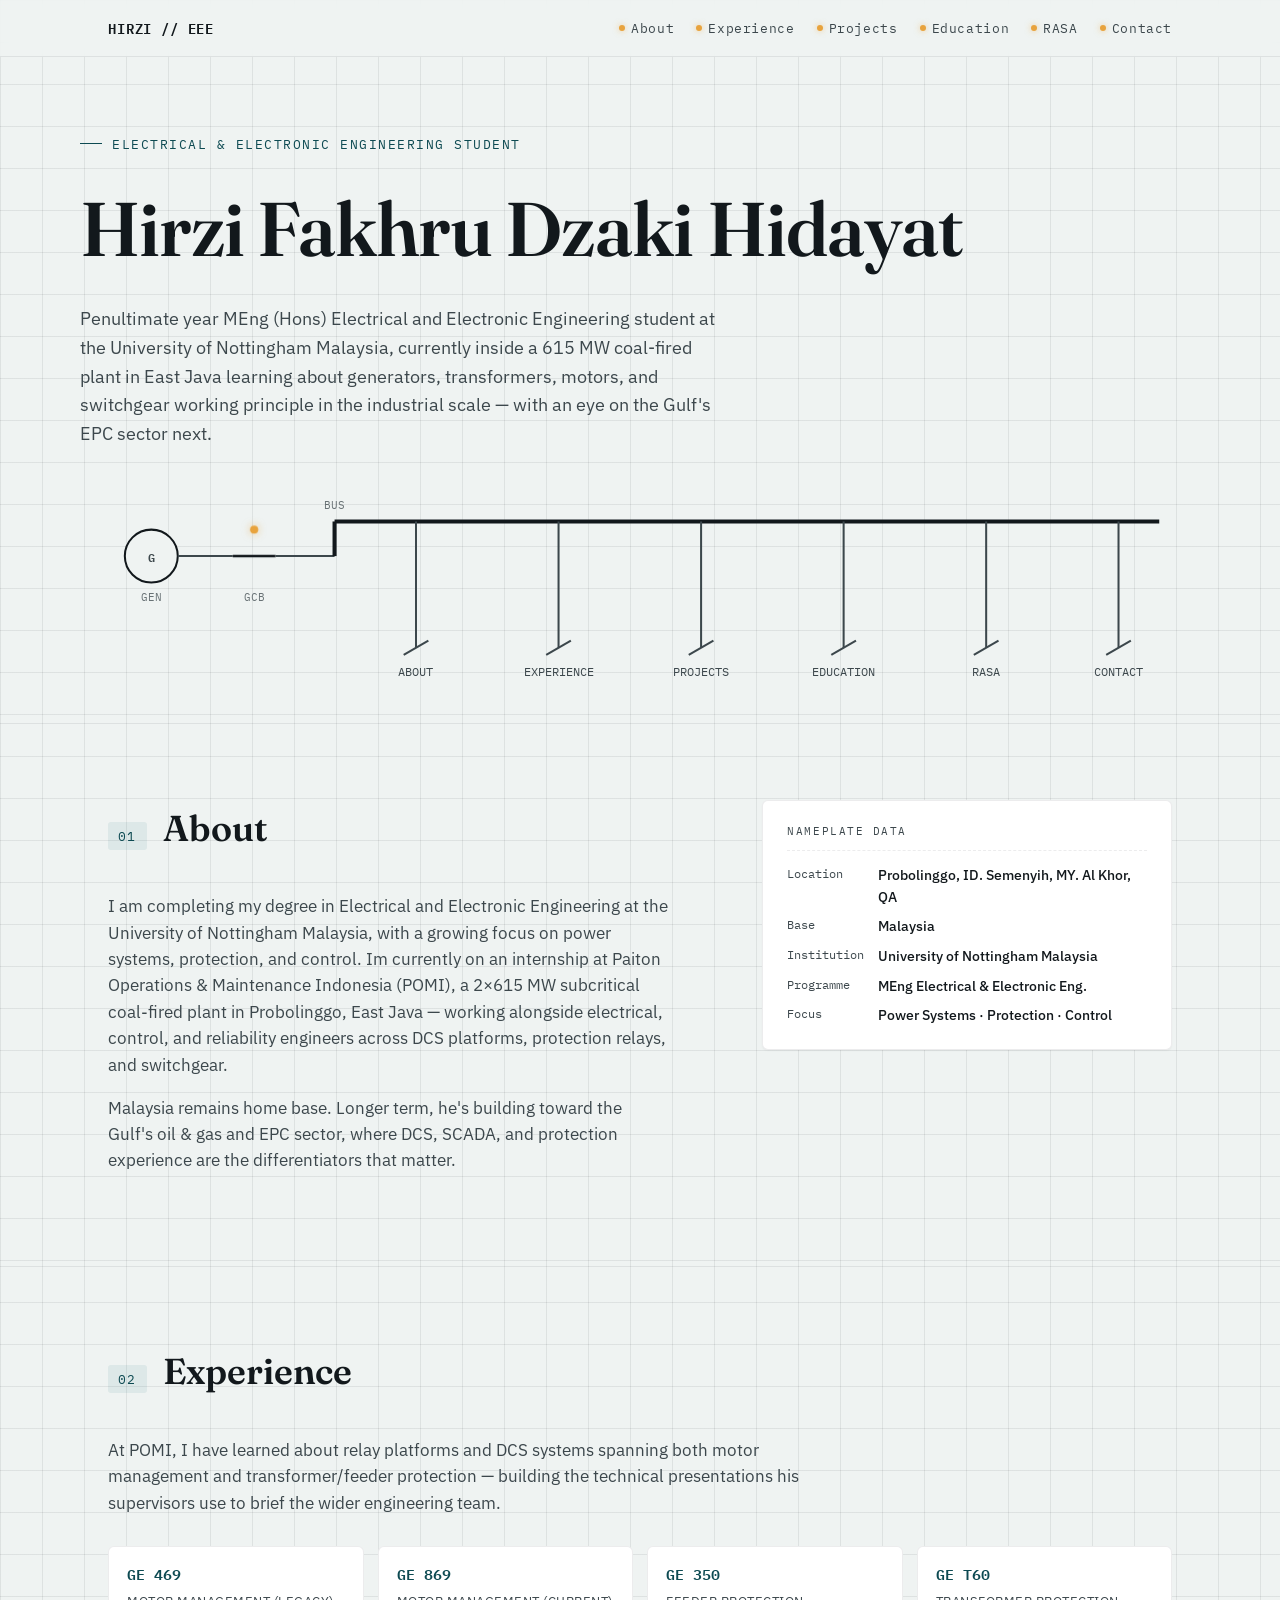
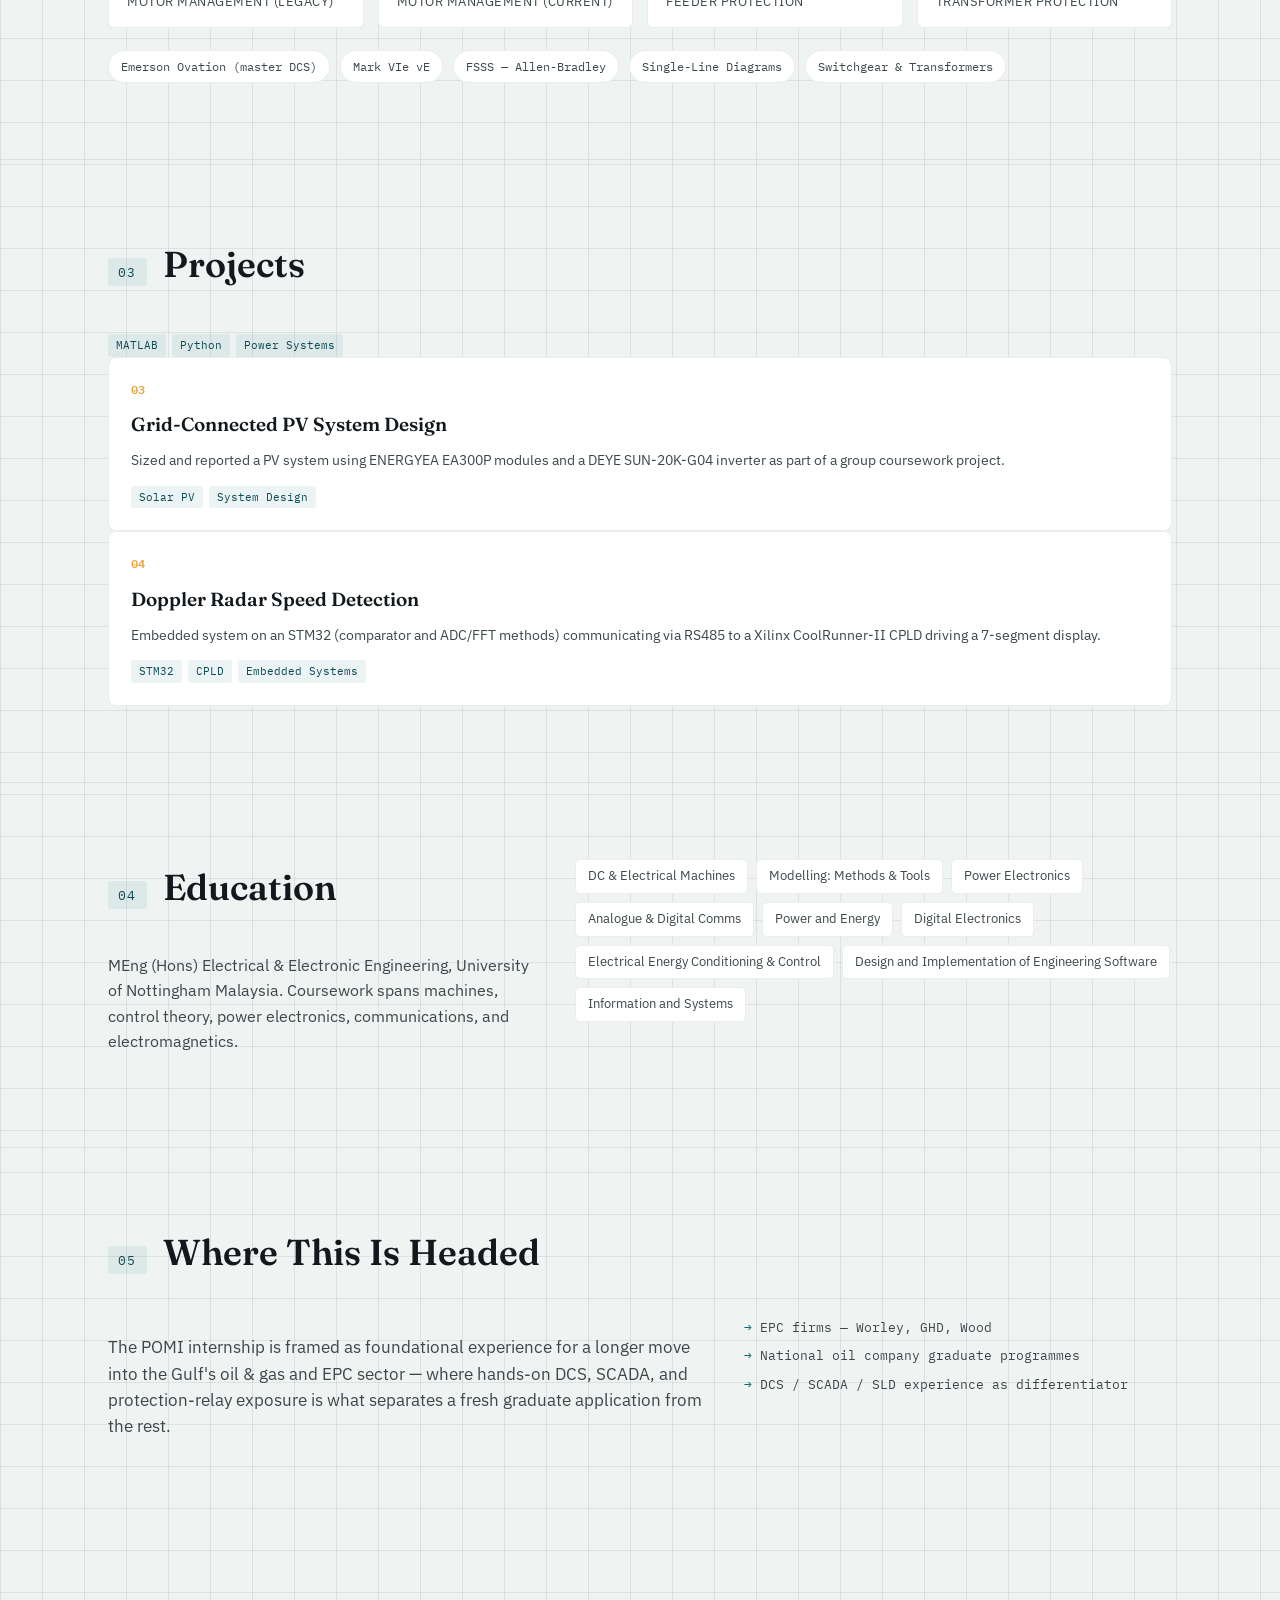
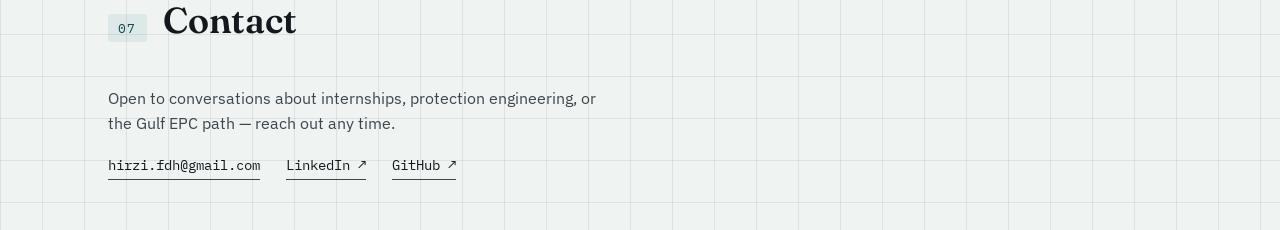
==== website.html @ c8a6cbc0 "Update and rename index.html to website.html" ====
<!DOCTYPE html>
<html lang="en">
<head>
<meta charset="UTF-8" />
<meta name="viewport" content="width=device-width, initial-scale=1.0" />
<title>Hirzi — Electrical &amp; Protection Engineer</title>
<link rel="preconnect" href="https://fonts.googleapis.com">
<link rel="preconnect" href="https://fonts.gstatic.com" crossorigin>
<link href="https://fonts.googleapis.com/css2?family=Fraunces:opsz,wght@9..144,400;9..144,500;9..144,600;9..144,700&family=IBM+Plex+Mono:wght@400;500;600&family=IBM+Plex+Sans:wght@400;500;600&display=swap" rel="stylesheet">
<style>
  :root{
    --paper:#EFF3F2;
    --paper-line: rgba(18,24,28,0.08);
    --ink:#12181C;
    --ink-soft:#3C474C;
    --teal:#146670;
    --teal-deep:#0D4A52;
    --amber:#E8A33D;
    --amber-glow: rgba(232,163,61,0.55);
    --plum:#6E4C5D;
    --plum-soft:#8A6577;
    --card-bg:#FFFFFF;
    --max-w: 1120px;
  }

  *{ box-sizing:border-box; }
  html{ scroll-behavior:smooth; }
  @media (prefers-reduced-motion: reduce){
    html{ scroll-behavior:auto; }
    *{ animation-duration:0.01ms !important; animation-iteration-count:1 !important; transition-duration:0.01ms !important; }
  }

  body{
    margin:0;
    background:var(--paper);
    color:var(--ink);
    font-family:'IBM Plex Sans', sans-serif;
    font-size:16px;
    line-height:1.6;
    background-image:
      linear-gradient(var(--paper-line) 1px, transparent 1px),
      linear-gradient(90deg, var(--paper-line) 1px, transparent 1px);
    background-size: 42px 42px;
  }

  a{ color:inherit; }
  h1,h2,h3{ font-family:'Fraunces', serif; margin:0; }
  .mono{ font-family:'IBM Plex Mono', monospace; }

  .wrap{ max-width:var(--max-w); margin:0 auto; padding:0 28px; }

  /* ---------- Skip link ---------- */
  .skip-link{
    position:absolute; left:-999px; top:0; background:var(--ink); color:#fff;
    padding:10px 16px; z-index:100; border-radius:0 0 6px 0;
  }
  .skip-link:focus{ left:0; }

  a:focus-visible, button:focus-visible{
    outline:3px solid var(--amber); outline-offset:3px;
  }

  /* ---------- Sticky nav ---------- */
  .nav{
    position:sticky; top:0; z-index:50;
    background:rgba(239,243,242,0.9); backdrop-filter:blur(6px);
    border-bottom:1px solid var(--paper-line);
  }
  .nav .wrap{ display:flex; align-items:center; justify-content:space-between; height:56px; }
  .nav .brand{ font-family:'IBM Plex Mono', monospace; font-weight:600; font-size:14px; letter-spacing:.06em; }
  .nav ul{ list-style:none; display:flex; gap:22px; margin:0; padding:0; }
  .nav a{ text-decoration:none; font-family:'IBM Plex Mono', monospace; font-size:12.5px; letter-spacing:.05em; color:var(--ink-soft); display:flex; align-items:center; gap:6px; }
  .nav a:hover{ color:var(--teal); }
  .status-dot{ width:6px; height:6px; border-radius:50%; background:var(--amber); box-shadow:0 0 6px var(--amber-glow); flex:none; }
  .nav-toggle{ display:none; }

  /* ---------- Hero ---------- */
  .hero{ padding:64px 0 24px; }
  .hero .eyebrow{
    font-family:'IBM Plex Mono', monospace; font-size:12.5px; letter-spacing:.12em;
    color:var(--teal-deep); text-transform:uppercase; margin-bottom:14px; display:flex; align-items:center; gap:10px;
  }
  .hero .eyebrow::before{ content:""; width:22px; height:1px; background:var(--teal-deep); display:inline-block; }
  .hero h1{ font-size:clamp(40px, 7vw, 76px); font-weight:600; letter-spacing:-0.01em; color:var(--ink); }
  .hero h1 em{ font-style:normal; color:var(--teal); }
  .hero .tagline{ margin-top:16px; max-width:640px; font-size:18px; color:var(--ink-soft); }

  /* ---------- SLD signature diagram ---------- */
  .sld{ margin-top:46px; }
  .sld svg{ width:100%; height:auto; display:block; overflow:visible; }
  .sld-line{ stroke:var(--ink-soft); stroke-width:2; }
  .sld-bus{ stroke:var(--ink); stroke-width:4; }
  .sld-node-circle{ fill:var(--paper); stroke:var(--ink); stroke-width:2; }
  .sld-label{ font-family:'IBM Plex Mono', monospace; font-size:12px; fill:var(--ink-soft); text-anchor:middle; }
  .sld-caption{ font-family:'IBM Plex Mono', monospace; font-size:10.5px; fill:var(--ink-soft); text-anchor:middle; opacity:.75;}
  .status-light{ fill:var(--amber); filter:drop-shadow(0 0 4px var(--amber-glow)); opacity:0; animation:glow-in .6s ease-out .9s forwards; }
  @keyframes glow-in{ to{ opacity:1; } }
  .breaker-blade{ stroke:var(--ink); stroke-width:2.5; transform-origin: var(--pivotx) var(--pivoty);
    animation: close-breaker 1s ease-in-out .3s both; }
  @keyframes close-breaker{
    0%{ transform: rotate(-38deg); }
    100%{ transform: rotate(0deg); }
  }
  .feeder-group{ cursor:pointer; }
  .feeder-group .sld-line, .feeder-group .sld-node-circle{ transition: stroke .2s ease; }
  .feeder-group:hover .sld-line, .feeder-group:hover .sld-node-circle{ stroke:var(--teal); }
  .feeder-group:hover .sld-label{ fill:var(--teal); }
  .feeder-group:focus-visible{ outline:3px solid var(--amber); outline-offset:4px; }

  /* ---------- Section shell ---------- */
  section{ padding:76px 0; border-top:1px solid var(--paper-line); }
  .section-head{ display:flex; align-items:baseline; gap:16px; margin-bottom:36px; flex-wrap:wrap; }
  .section-tag{ font-family:'IBM Plex Mono', monospace; font-size:12.5px; letter-spacing:.1em; color:var(--teal-deep); background:rgba(20,102,112,0.08); padding:4px 10px; border-radius:3px; }
  .section-head h2{ font-size:clamp(26px,3.6vw,36px); font-weight:600; }

  /* ---------- About ---------- */
  .about-grid{ display:grid; grid-template-columns: 1.5fr 1fr; gap:40px; align-items:start; }
  .about-grid p{ color:var(--ink-soft); font-size:16.5px; max-width:56ch; }
  .nameplate{
    background:var(--card-bg); border:1px solid var(--paper-line); border-radius:6px;
    padding:22px 24px; box-shadow: 0 1px 2px rgba(18,24,28,0.04);
  }
  .nameplate .title{ font-family:'IBM Plex Mono', monospace; font-size:11px; letter-spacing:.14em; color:var(--ink-soft); text-transform:uppercase; margin-bottom:14px; border-bottom:1px dashed var(--paper-line); padding-bottom:10px; }
  .nameplate dl{ margin:0; display:grid; grid-template-columns: auto 1fr; gap:8px 14px; }
  .nameplate dt{ font-family:'IBM Plex Mono', monospace; font-size:11.5px; color:var(--ink-soft); white-space:nowrap; }
  .nameplate dd{ margin:0; font-size:13.5px; font-weight:500; }

  /* ---------- Experience ---------- */
  .exp-intro{ color:var(--ink-soft); max-width:70ch; margin-bottom:30px; font-size:16.5px; }
  .relay-row{ display:grid; grid-template-columns:repeat(auto-fit, minmax(190px,1fr)); gap:14px; margin-bottom:14px; }
  .relay-card{
    background:var(--card-bg); border:1px solid var(--paper-line); border-radius:6px; padding:16px 18px;
  }
  .relay-card .model{ font-family:'IBM Plex Mono', monospace; font-weight:600; font-size:15px; color:var(--teal-deep); }
  .relay-card .role{ font-size:12.5px; color:var(--ink-soft); margin-top:4px; text-transform:uppercase; letter-spacing:.04em; }
  .dcs-row{ display:flex; flex-wrap:wrap; gap:10px; margin-top:22px; }
  .pill{ font-family:'IBM Plex Mono', monospace; font-size:12px; padding:6px 12px; border-radius:20px; border:1px solid var(--paper-line); color:var(--ink-soft); background:var(--card-bg); }

  /* ---------- Projects ---------- */
  .project-grid{ display:grid; grid-template-columns:repeat(auto-fit, minmax(240px,1fr)); gap:20px; }
  .project-card{ background:var(--card-bg); border:1px solid var(--paper-line); border-radius:8px; padding:22px; display:flex; flex-direction:column; gap:10px; }
  .project-card .num{ font-family:'IBM Plex Mono', monospace; font-size:12px; color:var(--amber); font-weight:600; }
  .project-card h3{ font-size:19px; font-weight:600; }
  .project-card p{ font-size:14px; color:var(--ink-soft); margin:0; }
  .project-tags{ display:flex; flex-wrap:wrap; gap:6px; margin-top:4px; }
  .tag-sm{ font-family:'IBM Plex Mono', monospace; font-size:10.5px; color:var(--teal-deep); background:rgba(20,102,112,0.08); padding:3px 8px; border-radius:3px; }

  /* ---------- Education ---------- */
  .edu-block{ display:grid; grid-template-columns:1fr 1.4fr; gap:40px; align-items:start; }
  .module-cloud{ display:flex; flex-wrap:wrap; gap:8px; }
  .module-pill{ font-size:13px; padding:6px 12px; border-radius:5px; background:var(--card-bg); border:1px solid var(--paper-line); color:var(--ink-soft); }

  /* ---------- Career ---------- */
  .career{ display:flex; gap:36px; flex-wrap:wrap; align-items:flex-start; }
  .career p{ max-width:60ch; color:var(--ink-soft); font-size:16.5px; }
  .career-list{ list-style:none; padding:0; margin:0; display:flex; flex-direction:column; gap:8px; font-family:'IBM Plex Mono', monospace; font-size:13px; color:var(--ink-soft); }
  .career-list li::before{ content:"→ "; color:var(--teal); }

  /* ---------- RASA (creative venture) ---------- */
  #rasa{
    background: linear-gradient(180deg, rgba(110,76,93,0.06), rgba(110,76,93,0.02));
  }
  .rasa-head{ display:flex; align-items:baseline; gap:16px; flex-wrap:wrap; margin-bottom:10px; }
  .rasa-tag{ font-family:'IBM Plex Mono', monospace; font-size:12.5px; letter-spacing:.1em; color:var(--plum); background:rgba(110,76,93,0.1); padding:4px 10px; border-radius:3px; }
  #rasa h2{ color:var(--plum); }
  .rasa-line{ font-family:'Fraunces', serif; font-style:italic; font-size:22px; color:var(--plum-soft); margin:6px 0 22px; }
  .rasa-desc{ max-width:65ch; color:var(--ink-soft); font-size:16.5px; margin-bottom:32px; }
  .scent-grid{ display:grid; grid-template-columns:repeat(auto-fit, minmax(180px,1fr)); gap:16px; }
  .scent-card{ background:var(--card-bg); border:1px solid rgba(110,76,93,0.18); border-radius:8px; padding:20px; }
  .scent-card .name{ font-family:'Fraunces', serif; font-size:20px; font-weight:600; color:var(--plum); }
  .scent-card .origin{ font-family:'IBM Plex Mono', monospace; font-size:10.5px; color:var(--ink-soft); text-transform:uppercase; letter-spacing:.06em; margin:6px 0 8px; }
  .scent-card .meaning{ font-size:13.5px; color:var(--ink-soft); }

  /* ---------- Contact / Footer ---------- */
  footer{ padding:60px 0 50px; }
  .contact-row{ display:flex; gap:26px; flex-wrap:wrap; margin-top:18px; }
  .contact-row a{ font-family:'IBM Plex Mono', monospace; font-size:13.5px; text-decoration:none; border-bottom:1px solid var(--ink-soft); padding-bottom:2px; }
  .contact-row a:hover{ border-color:var(--teal); color:var(--teal); }
  .fine-print{ margin-top:40px; font-size:12px; color:var(--ink-soft); opacity:.7; }

  /* ---------- Responsive ---------- */
  @media (max-width: 760px){
    .nav ul{ gap:14px; }
    .nav a span.label{ display:none; }
    .about-grid, .edu-block{ grid-template-columns:1fr; }
    section{ padding:56px 0; }
  }
  @media (max-width: 560px){
    .nav ul{ display:none; }
  }
</style>
</head>
<body>
<a class="skip-link" href="#main">Skip to content</a>

<nav class="nav" aria-label="Primary">
  <div class="wrap">
    <span class="brand">HIRZI // EEE</span>
    <ul>
      <li><a href="#about"><span class="status-dot"></span><span class="label">About</span></a></li>
      <li><a href="#experience"><span class="status-dot"></span><span class="label">Experience</span></a></li>
      <li><a href="#projects"><span class="status-dot"></span><span class="label">Projects</span></a></li>
      <li><a href="#education"><span class="status-dot"></span><span class="label">Education</span></a></li>
      <li><a href="#rasa"><span class="status-dot"></span><span class="label">RASA</span></a></li>
      <li><a href="#contact"><span class="status-dot"></span><span class="label">Contact</span></a></li>
    </ul>
  </div>
</nav>

<main id="main">

  <header class="hero wrap">
    <p class="eyebrow">Electrical &amp; Electronic Engineering Student </p>
    <h1>Hirzi Fakhru Dzaki Hidayat</em></h1>
    <p class="tagline">Penultimate year MEng (Hons) Electrical and Electronic Engineering student at the University of Nottingham Malaysia, currently inside a 615 MW coal-fired plant in East Java learning about generators, transformers, motors, and switchgear working principle in the industrial scale — with an eye on the Gulf's EPC sector next.</p>

    <div class="sld" aria-hidden="false">
      <svg viewBox="0 0 1100 200" role="img" aria-label="Single-line diagram used as site navigation: Generator, Breaker, Bus, feeding six labeled sections">
        <!-- Generator -->
        <circle class="sld-node-circle" cx="70" cy="60" r="26"/>
        <text x="70" y="66" class="sld-label" style="font-weight:600;">G</text>
        <text x="70" y="104" class="sld-caption">GEN</text>
        <line class="sld-line" x1="96" y1="60" x2="150" y2="60"/>

        <!-- GCB breaker -->
        <g style="--pivotx:170px; --pivoty:60px;">
          <line class="sld-line breaker-blade" x1="150" y1="60" x2="192" y2="60"/>
        </g>
        <circle class="status-light" cx="171" cy="34" r="4"/>
        <text x="171" y="104" class="sld-caption">GCB</text>
        <line class="sld-line" x1="192" y1="60" x2="250" y2="60"/>

        <!-- vertical riser to bus -->
        <line class="sld-bus" x1="250" y1="60" x2="250" y2="26"/>
        <line class="sld-bus" x1="250" y1="26" x2="1060" y2="26"/>
        <text x="250" y="14" class="sld-caption" text-anchor="start">BUS</text>

        <!-- Feeders -->
        <!-- positions along bus for 6 feeders -->
        <g class="feeder-group" data-target="#about" tabindex="0" role="link" aria-label="Go to About section">
          <line class="sld-line" x1="330" y1="26" x2="330" y2="150"/>
          <line class="sld-line" x1="316" y1="150" x2="344" y2="150" transform="rotate(-30 330 150)"/>
          <text x="330" y="178" class="sld-label">ABOUT</text>
        </g>
        <g class="feeder-group" data-target="#experience" tabindex="0" role="link" aria-label="Go to Experience section">
          <line class="sld-line" x1="470" y1="26" x2="470" y2="150"/>
          <line class="sld-line" x1="456" y1="150" x2="484" y2="150" transform="rotate(-30 470 150)"/>
          <text x="470" y="178" class="sld-label">EXPERIENCE</text>
        </g>
        <g class="feeder-group" data-target="#projects" tabindex="0" role="link" aria-label="Go to Projects section">
          <line class="sld-line" x1="610" y1="26" x2="610" y2="150"/>
          <line class="sld-line" x1="596" y1="150" x2="624" y2="150" transform="rotate(-30 610 150)"/>
          <text x="610" y="178" class="sld-label">PROJECTS</text>
        </g>
        <g class="feeder-group" data-target="#education" tabindex="0" role="link" aria-label="Go to Education section">
          <line class="sld-line" x1="750" y1="26" x2="750" y2="150"/>
          <line class="sld-line" x1="736" y1="150" x2="764" y2="150" transform="rotate(-30 750 150)"/>
          <text x="750" y="178" class="sld-label">EDUCATION</text>
        </g>
        <g class="feeder-group" data-target="#rasa" tabindex="0" role="link" aria-label="Go to RASA section">
          <line class="sld-line" x1="890" y1="26" x2="890" y2="150"/>
          <line class="sld-line" x1="876" y1="150" x2="904" y2="150" transform="rotate(-30 890 150)"/>
          <text x="890" y="178" class="sld-label">RASA</text>
        </g>
        <g class="feeder-group" data-target="#contact" tabindex="0" role="link" aria-label="Go to Contact section">
          <line class="sld-line" x1="1020" y1="26" x2="1020" y2="150"/>
          <line class="sld-line" x1="1006" y1="150" x2="1034" y2="150" transform="rotate(-30 1020 150)"/>
          <text x="1020" y="178" class="sld-label">CONTACT</text>
        </g>
      </svg>
    </div>
  </header>

  <section id="about">
    <div class="wrap about-grid">
      <div>
        <div class="section-head"><span class="section-tag">01</span><h2>About</h2></div>
        <p>I am completing my degree in Electrical and Electronic Engineering at the University of Nottingham Malaysia, with a growing focus on power systems, protection, and control. Im currently on an internship at Paiton Operations &amp; Maintenance Indonesia (POMI), a 2×615 MW subcritical coal-fired plant in Probolinggo, East Java — working alongside electrical, control, and reliability engineers across DCS platforms, protection relays, and switchgear.</p>
        <p>Malaysia remains home base. Longer term, he's building toward the Gulf's oil &amp; gas and EPC sector, where DCS, SCADA, and protection experience are the differentiators that matter.</p>
      </div>
      <div class="nameplate">
        <div class="title">Nameplate Data</div>
        <dl>
          <dt>Location</dt><dd>Probolinggo, ID. Semenyih, MY. Al Khor, QA</dd>
          <dt>Base</dt><dd>Malaysia</dd>
          <dt>Institution</dt><dd>University of Nottingham Malaysia</dd>
          <dt>Programme</dt><dd>MEng Electrical &amp; Electronic Eng.</dd>
          <dt>Focus</dt><dd>Power Systems · Protection · Control</dd>
        </dl>
      </div>
    </div>
  </section>

  <section id="experience">
    <div class="wrap">
      <div class="section-head"><span class="section-tag">02</span><h2>Experience</h2></div>
      <p class="exp-intro">At POMI, I have learned about relay platforms and DCS systems spanning both motor management and transformer/feeder protection — building the technical presentations his supervisors use to brief the wider engineering team.</p>
      <div class="relay-row">
        <div class="relay-card"><div class="model">GE 469</div><div class="role">Motor Management (legacy)</div></div>
        <div class="relay-card"><div class="model">GE 869</div><div class="role">Motor Management (current)</div></div>
        <div class="relay-card"><div class="model">GE 350</div><div class="role">Feeder Protection</div></div>
        <div class="relay-card"><div class="model">GE T60</div><div class="role">Transformer Protection</div></div>
      </div>
      <div class="dcs-row">
        <span class="pill">Emerson Ovation (master DCS)</span>
        <span class="pill">Mark VIe vE</span>
        <span class="pill">FSSS — Allen-Bradley</span>
        <span class="pill">Single-Line Diagrams</span>
        <span class="pill">Switchgear &amp; Transformers</span>
      </div>
    </div>
  </section>

  <section id="projects">
    <div class="wrap">
      <div class="section-head"><span class="section-tag">03</span><h2>Projects</h2></div>
      <div class="project-grid">
          <div class="project-tags"><span class="tag-sm">MATLAB</span><span class="tag-sm">Python</span><span class="tag-sm">Power Systems</span></div>
        </div>
        <div class="project-card">
          <span class="num">03</span>
          <h3>Grid-Connected PV System Design</h3>
          <p>Sized and reported a PV system using ENERGYEA EA300P modules and a DEYE SUN-20K-G04 inverter as part of a group coursework project.</p>
          <div class="project-tags"><span class="tag-sm">Solar PV</span><span class="tag-sm">System Design</span></div>
        </div>
        <div class="project-card">
          <span class="num">04</span>
          <h3>Doppler Radar Speed Detection</h3>
          <p>Embedded system on an STM32 (comparator and ADC/FFT methods) communicating via RS485 to a Xilinx CoolRunner-II CPLD driving a 7-segment display.</p>
          <div class="project-tags"><span class="tag-sm">STM32</span><span class="tag-sm">CPLD</span><span class="tag-sm">Embedded Systems</span></div>
        </div>
      </div>
    </div>
  </section>

  <section id="education">
    <div class="wrap edu-block">
      <div>
        <div class="section-head"><span class="section-tag">04</span><h2>Education</h2></div>
        <p style="color:var(--ink-soft); max-width:44ch;">MEng (Hons) Electrical &amp; Electronic Engineering, University of Nottingham Malaysia. Coursework spans machines, control theory, power electronics, communications, and electromagnetics.</p>
      </div>
      <div class="module-cloud">
        <span class="module-pill">DC &amp; Electrical Machines</span>
        <span class="module-pill">Modelling: Methods &amp; Tools</span>
        <span class="module-pill">Power Electronics</span>
        <span class="module-pill">Analogue &amp; Digital Comms</span>
        <span class="module-pill">Power and Energy</span>
        <span class="module-pill">Digital Electronics</span>
        <span class="module-pill">Electrical Energy Conditioning & Control</span>
        <span class="module-pill">Design and Implementation of Engineering Software</span>
        <span class="module-pill">Information and Systems</span>
      </div>
    </div>
  </section>

  <section id="career">
    <div class="wrap">
      <div class="section-head"><span class="section-tag">05</span><h2>Where This Is Headed</h2></div>
      <div class="career">
        <p>The POMI internship is framed as foundational experience for a longer move into the Gulf's oil &amp; gas and EPC sector — where hands-on DCS, SCADA, and protection-relay exposure is what separates a fresh graduate application from the rest.</p>
        <ul class="career-list">
          <li>EPC firms — Worley, GHD, Wood</li>
          <li>National oil company graduate programmes</li>
          <li>DCS / SCADA / SLD experience as differentiator</li>
        </ul>
      </div>
    </div>
  </section>

  <footer id="contact">
    <div class="wrap">
      <div class="section-head"><span class="section-tag">07</span><h2>Contact</h2></div>
      <p style="color:var(--ink-soft); max-width:50ch;">Open to conversations about internships, protection engineering, or the Gulf EPC path — reach out any time.</p>
      <div class="contact-row">
        <a href="mailto:hirzi.fdh@gmail.com">hirzi.fdh@gmail.com</a>
        <a href="https://www.linkedin.com/in/hirzi-hidayat-ba8a9b202/">LinkedIn ↗</a>
        <a href="#">GitHub ↗</a>
      </div>
    </div>
  </footer>

</main>

<script>
  document.querySelectorAll('.feeder-group').forEach(function(g){
    function go(){
      var target = document.querySelector(g.getAttribute('data-target'));
      if(target){ target.scrollIntoView({behavior:'smooth', block:'start'}); }
    }
    g.addEventListener('click', go);
    g.addEventListener('keydown', function(e){
      if(e.key === 'Enter' || e.key === ' '){ e.preventDefault(); go(); }
    });
  });
</script>

</body>
</html>
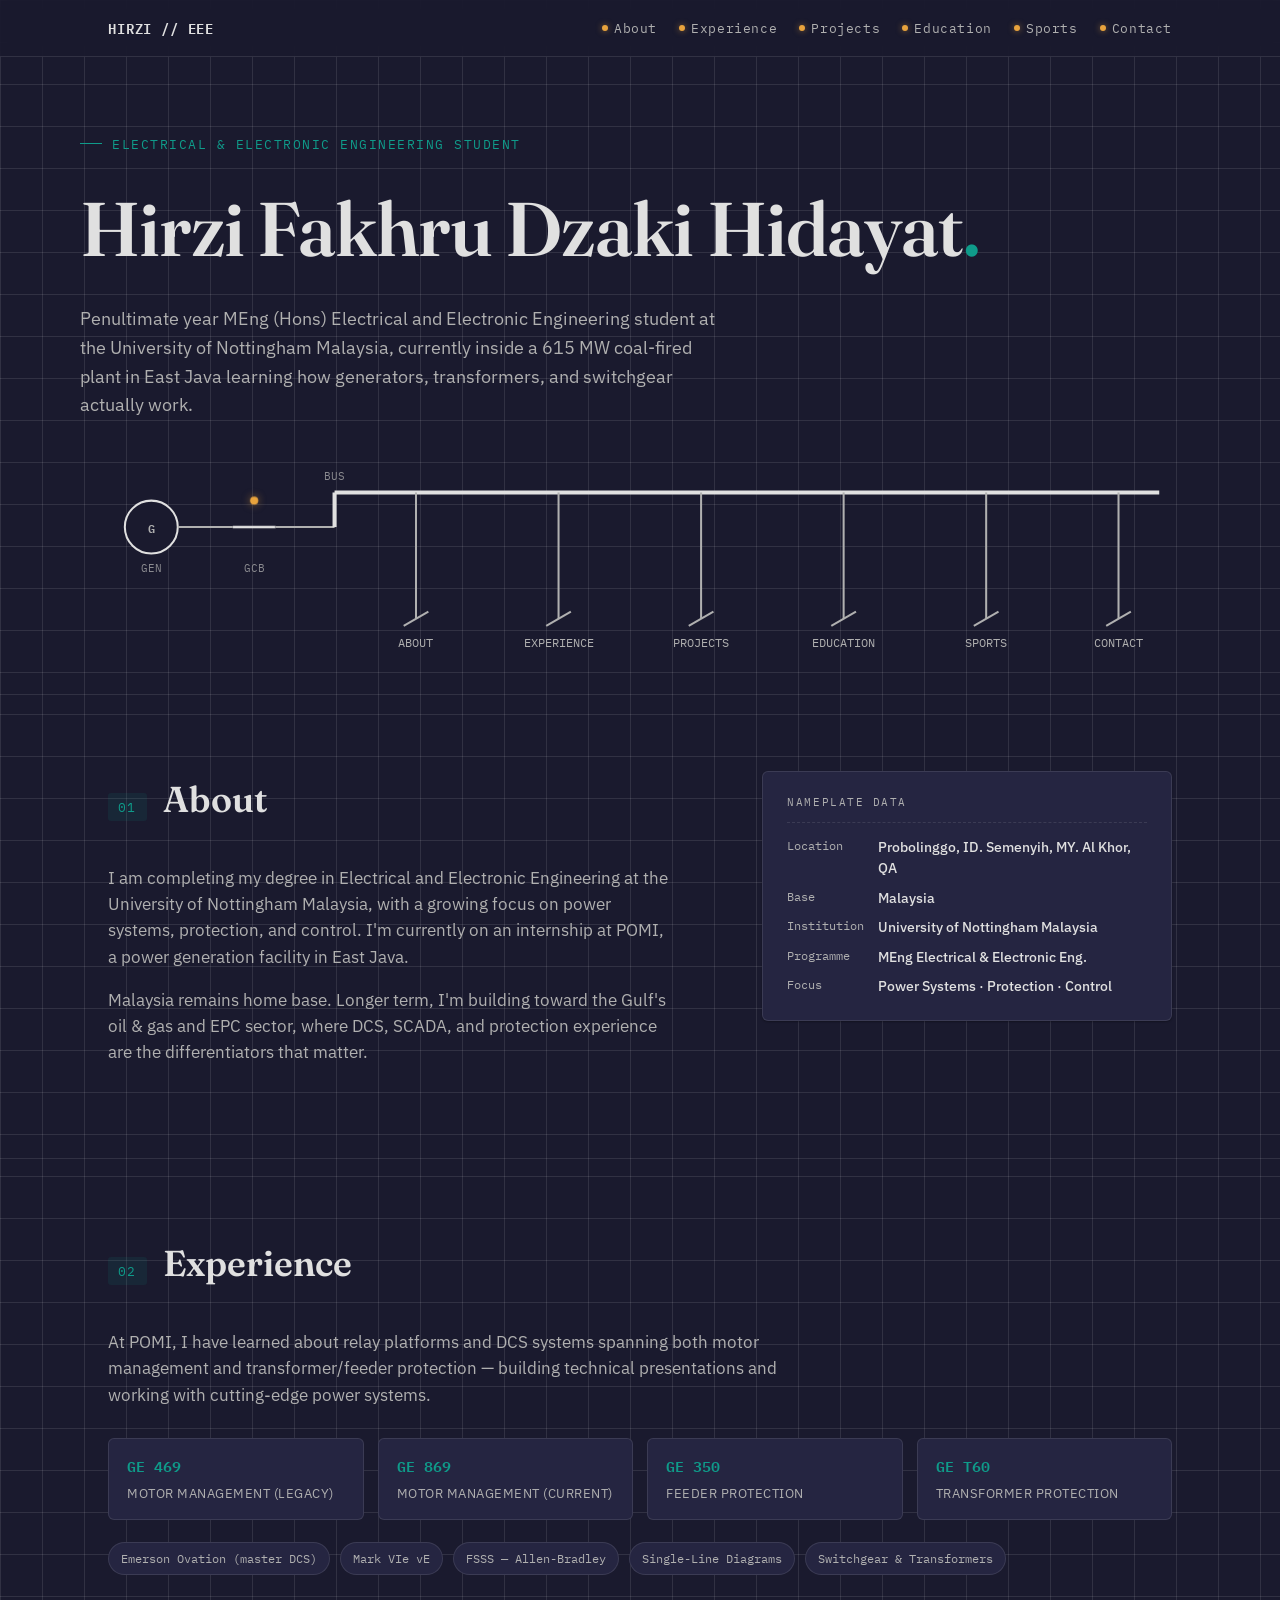
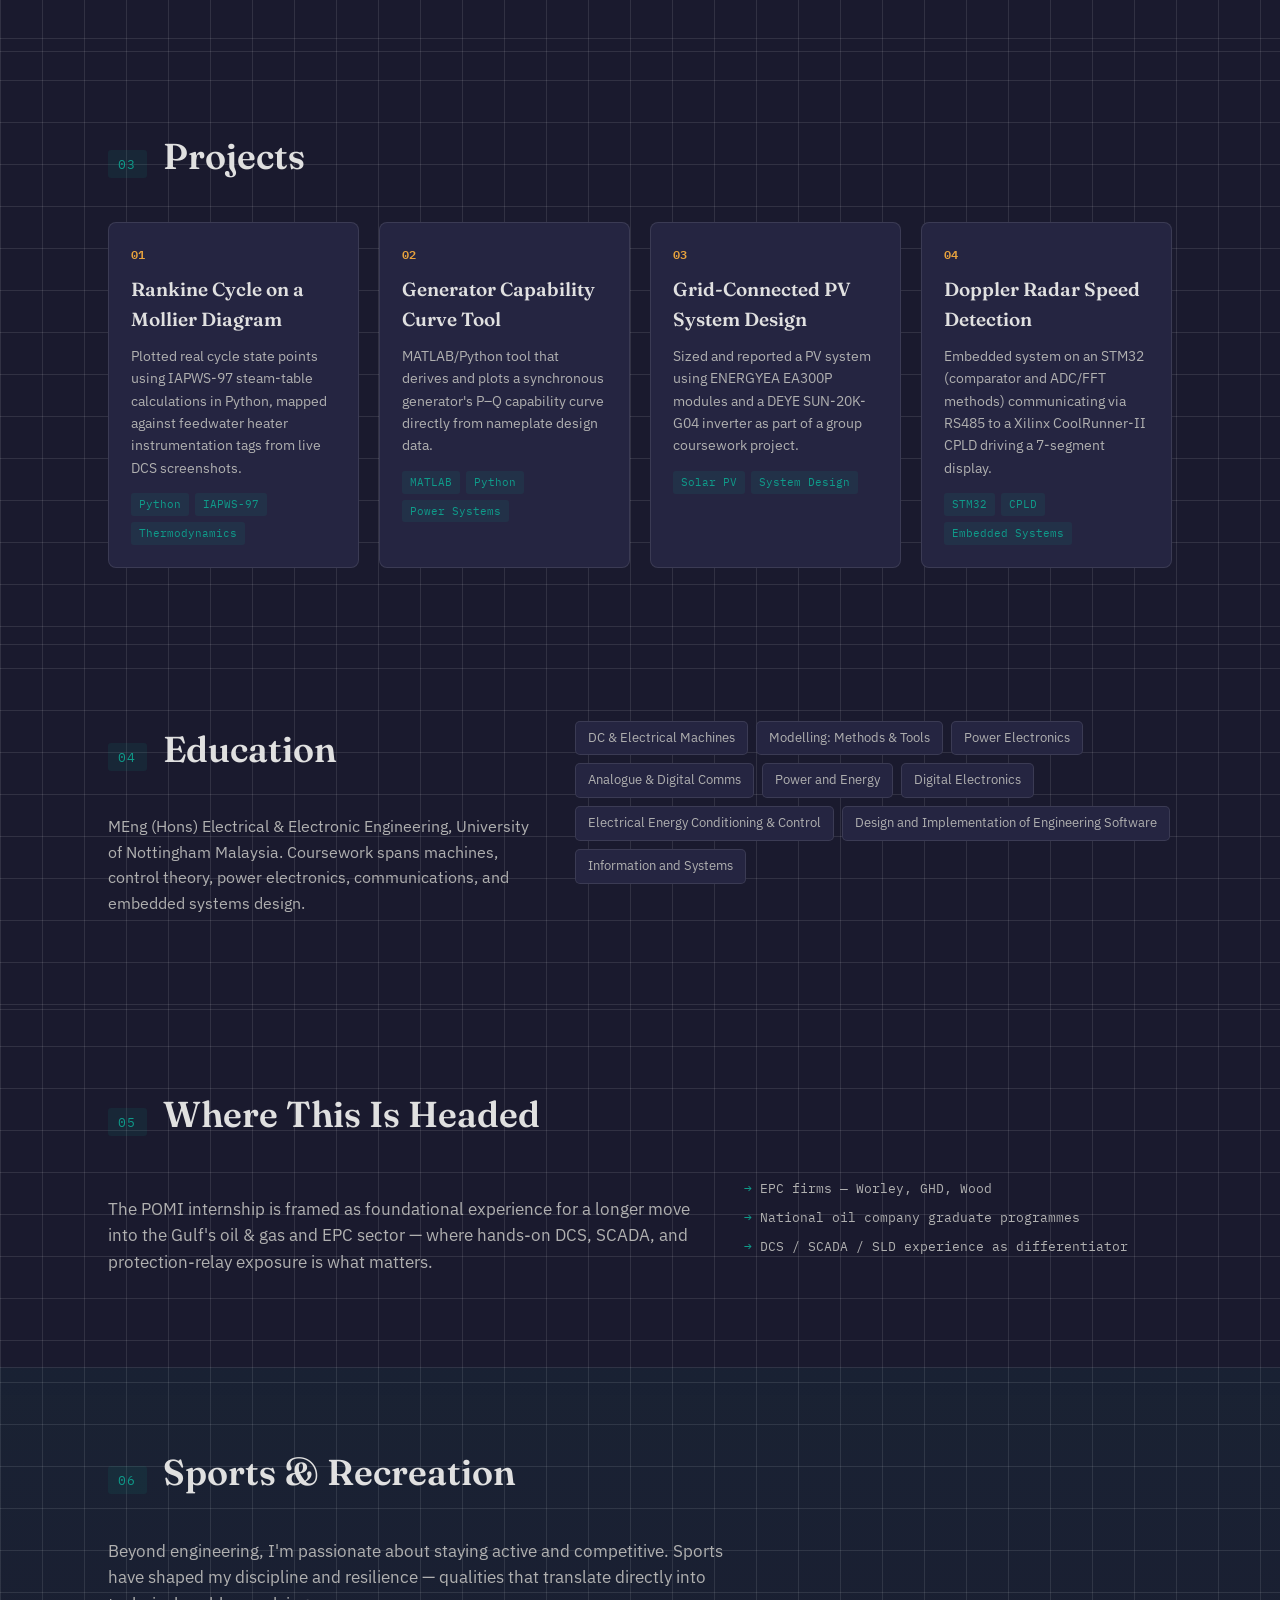
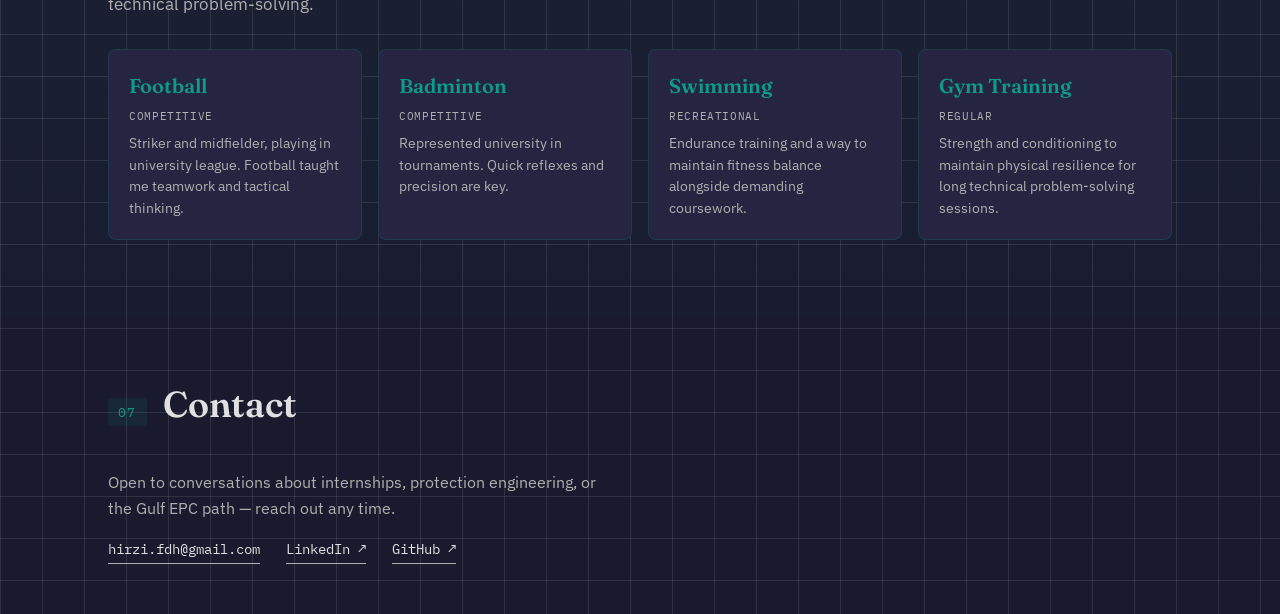
==== commit 647bea85: "Update portfolio: dark theme background, remove RASA section, add Sports section" ====
--- a/website.html
+++ b/website.html
@@ -9,17 +9,17 @@
 <link href="https://fonts.googleapis.com/css2?family=Fraunces:opsz,wght@9..144,400;9..144,500;9..144,600;9..144,700&family=IBM+Plex+Mono:wght@400;500;600&family=IBM+Plex+Sans:wght@400;500;600&display=swap" rel="stylesheet">
 <style>
   :root{
-    --paper:#EFF3F2;
-    --paper-line: rgba(18,24,28,0.08);
-    --ink:#12181C;
-    --ink-soft:#3C474C;
-    --teal:#146670;
-    --teal-deep:#0D4A52;
+    --paper:#1a1a2e;
+    --paper-line: rgba(255,255,255,0.1);
+    --ink:#e0e0e0;
+    --ink-soft:#b0b0b0;
+    --teal:#0f9b8a;
+    --teal-deep:#077a68;
     --amber:#E8A33D;
     --amber-glow: rgba(232,163,61,0.55);
     --plum:#6E4C5D;
     --plum-soft:#8A6577;
-    --card-bg:#FFFFFF;
+    --card-bg:#252541;
     --max-w: 1120px;
   }
 
@@ -63,7 +63,7 @@
   /* ---------- Sticky nav ---------- */
   .nav{
     position:sticky; top:0; z-index:50;
-    background:rgba(239,243,242,0.9); backdrop-filter:blur(6px);
+    background:rgba(26,26,46,0.9); backdrop-filter:blur(6px);
     border-bottom:1px solid var(--paper-line);
   }
   .nav .wrap{ display:flex; align-items:center; justify-content:space-between; height:56px; }
@@ -78,9 +78,9 @@
   .hero{ padding:64px 0 24px; }
   .hero .eyebrow{
     font-family:'IBM Plex Mono', monospace; font-size:12.5px; letter-spacing:.12em;
-    color:var(--teal-deep); text-transform:uppercase; margin-bottom:14px; display:flex; align-items:center; gap:10px;
-  }
-  .hero .eyebrow::before{ content:""; width:22px; height:1px; background:var(--teal-deep); display:inline-block; }
+    color:var(--teal); text-transform:uppercase; margin-bottom:14px; display:flex; align-items:center; gap:10px;
+  }
+  .hero .eyebrow::before{ content:""; width:22px; height:1px; background:var(--teal); display:inline-block; }
   .hero h1{ font-size:clamp(40px, 7vw, 76px); font-weight:600; letter-spacing:-0.01em; color:var(--ink); }
   .hero h1 em{ font-style:normal; color:var(--teal); }
   .hero .tagline{ margin-top:16px; max-width:640px; font-size:18px; color:var(--ink-soft); }
@@ -110,7 +110,7 @@
   /* ---------- Section shell ---------- */
   section{ padding:76px 0; border-top:1px solid var(--paper-line); }
   .section-head{ display:flex; align-items:baseline; gap:16px; margin-bottom:36px; flex-wrap:wrap; }
-  .section-tag{ font-family:'IBM Plex Mono', monospace; font-size:12.5px; letter-spacing:.1em; color:var(--teal-deep); background:rgba(20,102,112,0.08); padding:4px 10px; border-radius:3px; }
+  .section-tag{ font-family:'IBM Plex Mono', monospace; font-size:12.5px; letter-spacing:.1em; color:var(--teal); background:rgba(15,155,138,0.1); padding:4px 10px; border-radius:3px; }
   .section-head h2{ font-size:clamp(26px,3.6vw,36px); font-weight:600; }
 
   /* ---------- About ---------- */
@@ -118,7 +118,7 @@
   .about-grid p{ color:var(--ink-soft); font-size:16.5px; max-width:56ch; }
   .nameplate{
     background:var(--card-bg); border:1px solid var(--paper-line); border-radius:6px;
-    padding:22px 24px; box-shadow: 0 1px 2px rgba(18,24,28,0.04);
+    padding:22px 24px; box-shadow: 0 1px 2px rgba(0,0,0,0.3);
   }
   .nameplate .title{ font-family:'IBM Plex Mono', monospace; font-size:11px; letter-spacing:.14em; color:var(--ink-soft); text-transform:uppercase; margin-bottom:14px; border-bottom:1px dashed var(--paper-line); padding-bottom:10px; }
   .nameplate dl{ margin:0; display:grid; grid-template-columns: auto 1fr; gap:8px 14px; }
@@ -131,7 +131,7 @@
   .relay-card{
     background:var(--card-bg); border:1px solid var(--paper-line); border-radius:6px; padding:16px 18px;
   }
-  .relay-card .model{ font-family:'IBM Plex Mono', monospace; font-weight:600; font-size:15px; color:var(--teal-deep); }
+  .relay-card .model{ font-family:'IBM Plex Mono', monospace; font-weight:600; font-size:15px; color:var(--teal); }
   .relay-card .role{ font-size:12.5px; color:var(--ink-soft); margin-top:4px; text-transform:uppercase; letter-spacing:.04em; }
   .dcs-row{ display:flex; flex-wrap:wrap; gap:10px; margin-top:22px; }
   .pill{ font-family:'IBM Plex Mono', monospace; font-size:12px; padding:6px 12px; border-radius:20px; border:1px solid var(--paper-line); color:var(--ink-soft); background:var(--card-bg); }
@@ -143,7 +143,7 @@
   .project-card h3{ font-size:19px; font-weight:600; }
   .project-card p{ font-size:14px; color:var(--ink-soft); margin:0; }
   .project-tags{ display:flex; flex-wrap:wrap; gap:6px; margin-top:4px; }
-  .tag-sm{ font-family:'IBM Plex Mono', monospace; font-size:10.5px; color:var(--teal-deep); background:rgba(20,102,112,0.08); padding:3px 8px; border-radius:3px; }
+  .tag-sm{ font-family:'IBM Plex Mono', monospace; font-size:10.5px; color:var(--teal); background:rgba(15,155,138,0.1); padding:3px 8px; border-radius:3px; }
 
   /* ---------- Education ---------- */
   .edu-block{ display:grid; grid-template-columns:1fr 1.4fr; gap:40px; align-items:start; }
@@ -156,20 +156,16 @@
   .career-list{ list-style:none; padding:0; margin:0; display:flex; flex-direction:column; gap:8px; font-family:'IBM Plex Mono', monospace; font-size:13px; color:var(--ink-soft); }
   .career-list li::before{ content:"→ "; color:var(--teal); }
 
-  /* ---------- RASA (creative venture) ---------- */
-  #rasa{
-    background: linear-gradient(180deg, rgba(110,76,93,0.06), rgba(110,76,93,0.02));
-  }
-  .rasa-head{ display:flex; align-items:baseline; gap:16px; flex-wrap:wrap; margin-bottom:10px; }
-  .rasa-tag{ font-family:'IBM Plex Mono', monospace; font-size:12.5px; letter-spacing:.1em; color:var(--plum); background:rgba(110,76,93,0.1); padding:4px 10px; border-radius:3px; }
-  #rasa h2{ color:var(--plum); }
-  .rasa-line{ font-family:'Fraunces', serif; font-style:italic; font-size:22px; color:var(--plum-soft); margin:6px 0 22px; }
-  .rasa-desc{ max-width:65ch; color:var(--ink-soft); font-size:16.5px; margin-bottom:32px; }
-  .scent-grid{ display:grid; grid-template-columns:repeat(auto-fit, minmax(180px,1fr)); gap:16px; }
-  .scent-card{ background:var(--card-bg); border:1px solid rgba(110,76,93,0.18); border-radius:8px; padding:20px; }
-  .scent-card .name{ font-family:'Fraunces', serif; font-size:20px; font-weight:600; color:var(--plum); }
-  .scent-card .origin{ font-family:'IBM Plex Mono', monospace; font-size:10.5px; color:var(--ink-soft); text-transform:uppercase; letter-spacing:.06em; margin:6px 0 8px; }
-  .scent-card .meaning{ font-size:13.5px; color:var(--ink-soft); }
+  /* ---------- Sports ---------- */
+  #sports{
+    background: linear-gradient(180deg, rgba(15,155,138,0.06), rgba(15,155,138,0.02));
+  }
+  .sports-desc{ max-width:65ch; color:var(--ink-soft); font-size:16.5px; margin-bottom:32px; }
+  .sport-grid{ display:grid; grid-template-columns:repeat(auto-fit, minmax(200px,1fr)); gap:16px; }
+  .sport-card{ background:var(--card-bg); border:1px solid rgba(15,155,138,0.18); border-radius:8px; padding:20px; }
+  .sport-card .name{ font-family:'Fraunces', serif; font-size:20px; font-weight:600; color:var(--teal); }
+  .sport-card .level{ font-family:'IBM Plex Mono', monospace; font-size:10.5px; color:var(--ink-soft); text-transform:uppercase; letter-spacing:.06em; margin:6px 0 8px; }
+  .sport-card .description{ font-size:13.5px; color:var(--ink-soft); }
 
   /* ---------- Contact / Footer ---------- */
   footer{ padding:60px 0 50px; }
@@ -201,7 +197,7 @@
       <li><a href="#experience"><span class="status-dot"></span><span class="label">Experience</span></a></li>
       <li><a href="#projects"><span class="status-dot"></span><span class="label">Projects</span></a></li>
       <li><a href="#education"><span class="status-dot"></span><span class="label">Education</span></a></li>
-      <li><a href="#rasa"><span class="status-dot"></span><span class="label">RASA</span></a></li>
+      <li><a href="#sports"><span class="status-dot"></span><span class="label">Sports</span></a></li>
       <li><a href="#contact"><span class="status-dot"></span><span class="label">Contact</span></a></li>
     </ul>
   </div>
@@ -211,8 +207,8 @@
 
   <header class="hero wrap">
     <p class="eyebrow">Electrical &amp; Electronic Engineering Student </p>
-    <h1>Hirzi Fakhru Dzaki Hidayat</em></h1>
-    <p class="tagline">Penultimate year MEng (Hons) Electrical and Electronic Engineering student at the University of Nottingham Malaysia, currently inside a 615 MW coal-fired plant in East Java learning about generators, transformers, motors, and switchgear working principle in the industrial scale — with an eye on the Gulf's EPC sector next.</p>
+    <h1>Hirzi Fakhru Dzaki Hidayat<em>.</em></h1>
+    <p class="tagline">Penultimate year MEng (Hons) Electrical and Electronic Engineering student at the University of Nottingham Malaysia, currently inside a 615 MW coal-fired plant in East Java learning how generators, transformers, and switchgear actually work.</p>
 
     <div class="sld" aria-hidden="false">
       <svg viewBox="0 0 1100 200" role="img" aria-label="Single-line diagram used as site navigation: Generator, Breaker, Bus, feeding six labeled sections">
@@ -257,10 +253,10 @@
           <line class="sld-line" x1="736" y1="150" x2="764" y2="150" transform="rotate(-30 750 150)"/>
           <text x="750" y="178" class="sld-label">EDUCATION</text>
         </g>
-        <g class="feeder-group" data-target="#rasa" tabindex="0" role="link" aria-label="Go to RASA section">
+        <g class="feeder-group" data-target="#sports" tabindex="0" role="link" aria-label="Go to Sports section">
           <line class="sld-line" x1="890" y1="26" x2="890" y2="150"/>
           <line class="sld-line" x1="876" y1="150" x2="904" y2="150" transform="rotate(-30 890 150)"/>
-          <text x="890" y="178" class="sld-label">RASA</text>
+          <text x="890" y="178" class="sld-label">SPORTS</text>
         </g>
         <g class="feeder-group" data-target="#contact" tabindex="0" role="link" aria-label="Go to Contact section">
           <line class="sld-line" x1="1020" y1="26" x2="1020" y2="150"/>
@@ -275,8 +271,8 @@
     <div class="wrap about-grid">
       <div>
         <div class="section-head"><span class="section-tag">01</span><h2>About</h2></div>
-        <p>I am completing my degree in Electrical and Electronic Engineering at the University of Nottingham Malaysia, with a growing focus on power systems, protection, and control. Im currently on an internship at Paiton Operations &amp; Maintenance Indonesia (POMI), a 2×615 MW subcritical coal-fired plant in Probolinggo, East Java — working alongside electrical, control, and reliability engineers across DCS platforms, protection relays, and switchgear.</p>
-        <p>Malaysia remains home base. Longer term, he's building toward the Gulf's oil &amp; gas and EPC sector, where DCS, SCADA, and protection experience are the differentiators that matter.</p>
+        <p>I am completing my degree in Electrical and Electronic Engineering at the University of Nottingham Malaysia, with a growing focus on power systems, protection, and control. I'm currently on an internship at POMI, a power generation facility in East Java.</p>
+        <p>Malaysia remains home base. Longer term, I'm building toward the Gulf's oil &amp; gas and EPC sector, where DCS, SCADA, and protection experience are the differentiators that matter.</p>
       </div>
       <div class="nameplate">
         <div class="title">Nameplate Data</div>
@@ -294,7 +290,7 @@
   <section id="experience">
     <div class="wrap">
       <div class="section-head"><span class="section-tag">02</span><h2>Experience</h2></div>
-      <p class="exp-intro">At POMI, I have learned about relay platforms and DCS systems spanning both motor management and transformer/feeder protection — building the technical presentations his supervisors use to brief the wider engineering team.</p>
+      <p class="exp-intro">At POMI, I have learned about relay platforms and DCS systems spanning both motor management and transformer/feeder protection — building technical presentations and working with cutting-edge power systems.</p>
       <div class="relay-row">
         <div class="relay-card"><div class="model">GE 469</div><div class="role">Motor Management (legacy)</div></div>
         <div class="relay-card"><div class="model">GE 869</div><div class="role">Motor Management (current)</div></div>
@@ -315,6 +311,16 @@
     <div class="wrap">
       <div class="section-head"><span class="section-tag">03</span><h2>Projects</h2></div>
       <div class="project-grid">
+        <div class="project-card">
+          <span class="num">01</span>
+          <h3>Rankine Cycle on a Mollier Diagram</h3>
+          <p>Plotted real cycle state points using IAPWS-97 steam-table calculations in Python, mapped against feedwater heater instrumentation tags from live DCS screenshots.</p>
+          <div class="project-tags"><span class="tag-sm">Python</span><span class="tag-sm">IAPWS-97</span><span class="tag-sm">Thermodynamics</span></div>
+        </div>
+        <div class="project-card">
+          <span class="num">02</span>
+          <h3>Generator Capability Curve Tool</h3>
+          <p>MATLAB/Python tool that derives and plots a synchronous generator's P–Q capability curve directly from nameplate design data.</p>
           <div class="project-tags"><span class="tag-sm">MATLAB</span><span class="tag-sm">Python</span><span class="tag-sm">Power Systems</span></div>
         </div>
         <div class="project-card">
@@ -337,7 +343,7 @@
     <div class="wrap edu-block">
       <div>
         <div class="section-head"><span class="section-tag">04</span><h2>Education</h2></div>
-        <p style="color:var(--ink-soft); max-width:44ch;">MEng (Hons) Electrical &amp; Electronic Engineering, University of Nottingham Malaysia. Coursework spans machines, control theory, power electronics, communications, and electromagnetics.</p>
+        <p style="color:var(--ink-soft); max-width:44ch;">MEng (Hons) Electrical &amp; Electronic Engineering, University of Nottingham Malaysia. Coursework spans machines, control theory, power electronics, communications, and embedded systems design.</p>
       </div>
       <div class="module-cloud">
         <span class="module-pill">DC &amp; Electrical Machines</span>
@@ -346,7 +352,7 @@
         <span class="module-pill">Analogue &amp; Digital Comms</span>
         <span class="module-pill">Power and Energy</span>
         <span class="module-pill">Digital Electronics</span>
-        <span class="module-pill">Electrical Energy Conditioning & Control</span>
+        <span class="module-pill">Electrical Energy Conditioning &amp; Control</span>
         <span class="module-pill">Design and Implementation of Engineering Software</span>
         <span class="module-pill">Information and Systems</span>
       </div>
@@ -357,12 +363,25 @@
     <div class="wrap">
       <div class="section-head"><span class="section-tag">05</span><h2>Where This Is Headed</h2></div>
       <div class="career">
-        <p>The POMI internship is framed as foundational experience for a longer move into the Gulf's oil &amp; gas and EPC sector — where hands-on DCS, SCADA, and protection-relay exposure is what separates a fresh graduate application from the rest.</p>
+        <p>The POMI internship is framed as foundational experience for a longer move into the Gulf's oil &amp; gas and EPC sector — where hands-on DCS, SCADA, and protection-relay exposure is what matters.</p>
         <ul class="career-list">
           <li>EPC firms — Worley, GHD, Wood</li>
           <li>National oil company graduate programmes</li>
           <li>DCS / SCADA / SLD experience as differentiator</li>
         </ul>
+      </div>
+    </div>
+  </section>
+
+  <section id="sports">
+    <div class="wrap">
+      <div class="section-head"><span class="section-tag">06</span><h2>Sports &amp; Recreation</h2></div>
+      <p class="sports-desc">Beyond engineering, I'm passionate about staying active and competitive. Sports have shaped my discipline and resilience — qualities that translate directly into technical problem-solving.</p>
+      <div class="sport-grid">
+        <div class="sport-card"><div class="name">Football</div><div class="level">Competitive</div><div class="description">Striker and midfielder, playing in university league. Football taught me teamwork and tactical thinking.</div></div>
+        <div class="sport-card"><div class="name">Badminton</div><div class="level">Competitive</div><div class="description">Represented university in tournaments. Quick reflexes and precision are key.</div></div>
+        <div class="sport-card"><div class="name">Swimming</div><div class="level">Recreational</div><div class="description">Endurance training and a way to maintain fitness balance alongside demanding coursework.</div></div>
+        <div class="sport-card"><div class="name">Gym Training</div><div class="level">Regular</div><div class="description">Strength and conditioning to maintain physical resilience for long technical problem-solving sessions.</div></div>
       </div>
     </div>
   </section>
